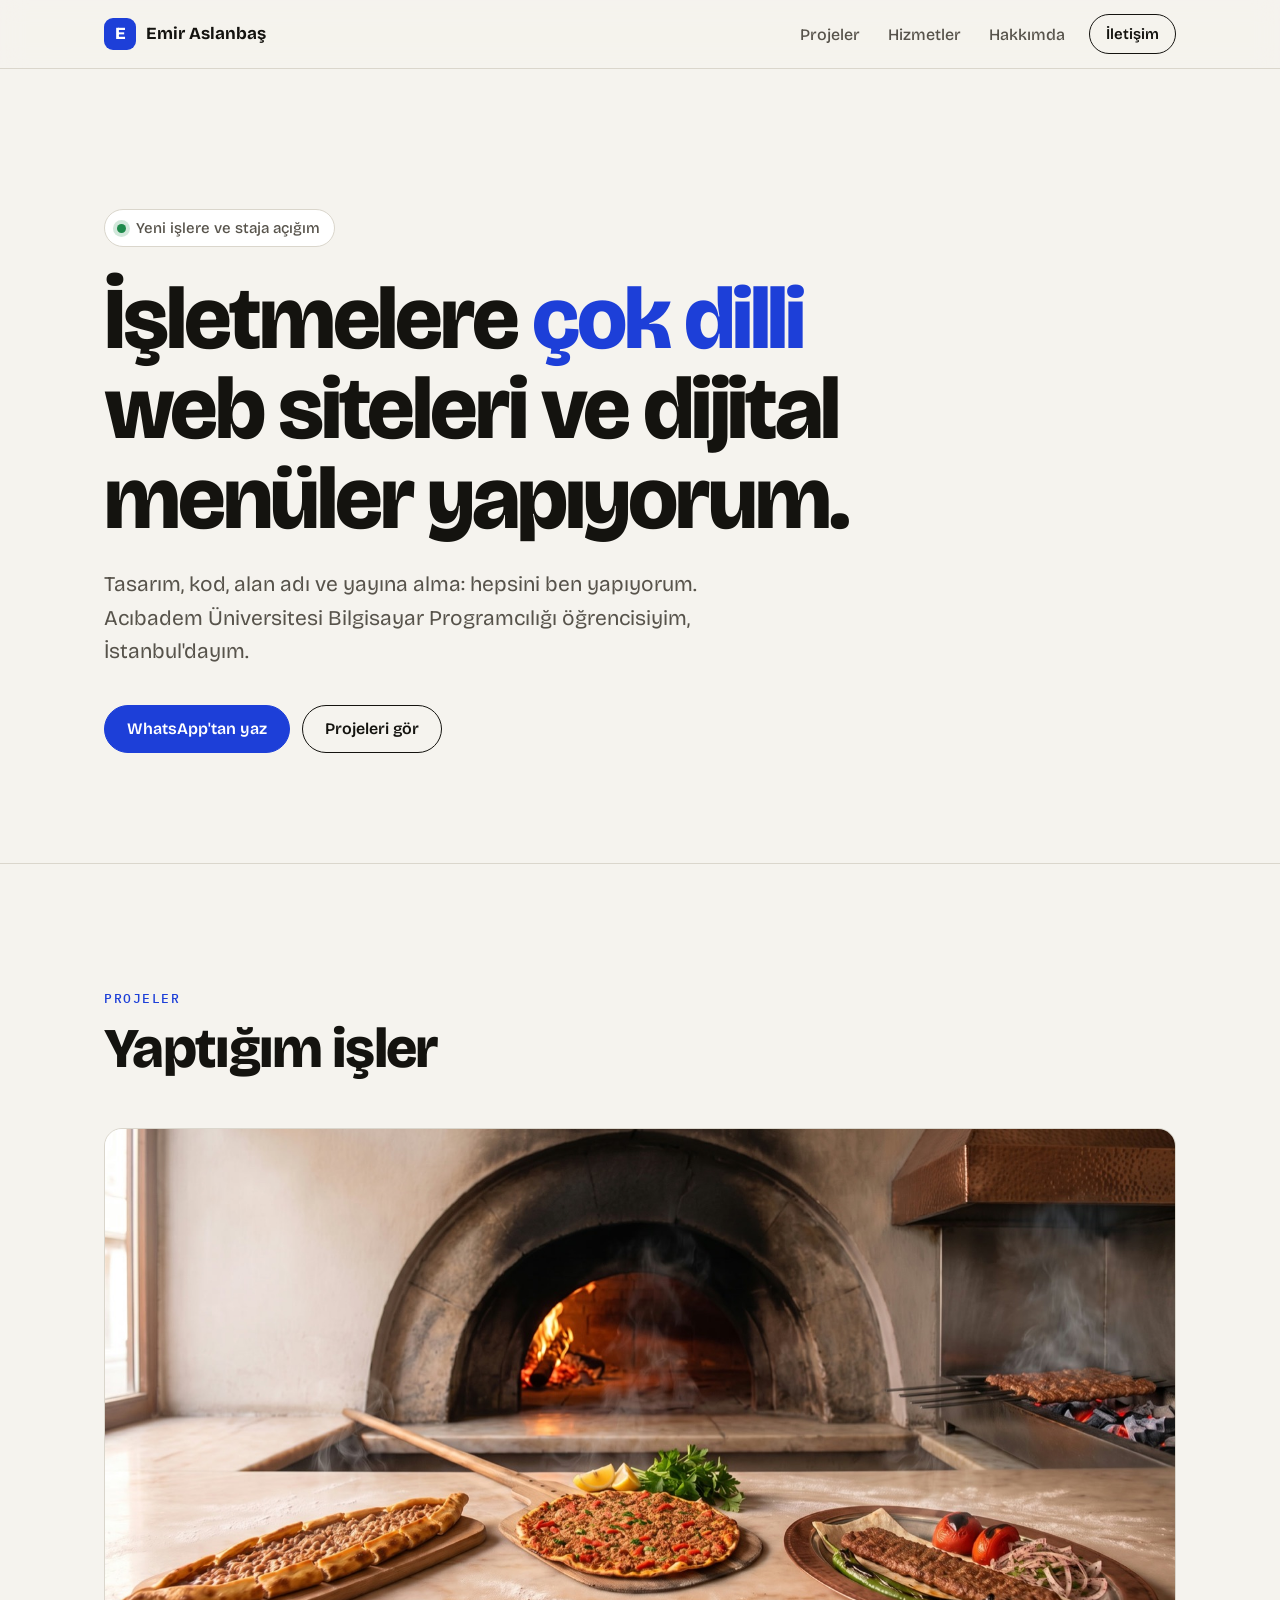
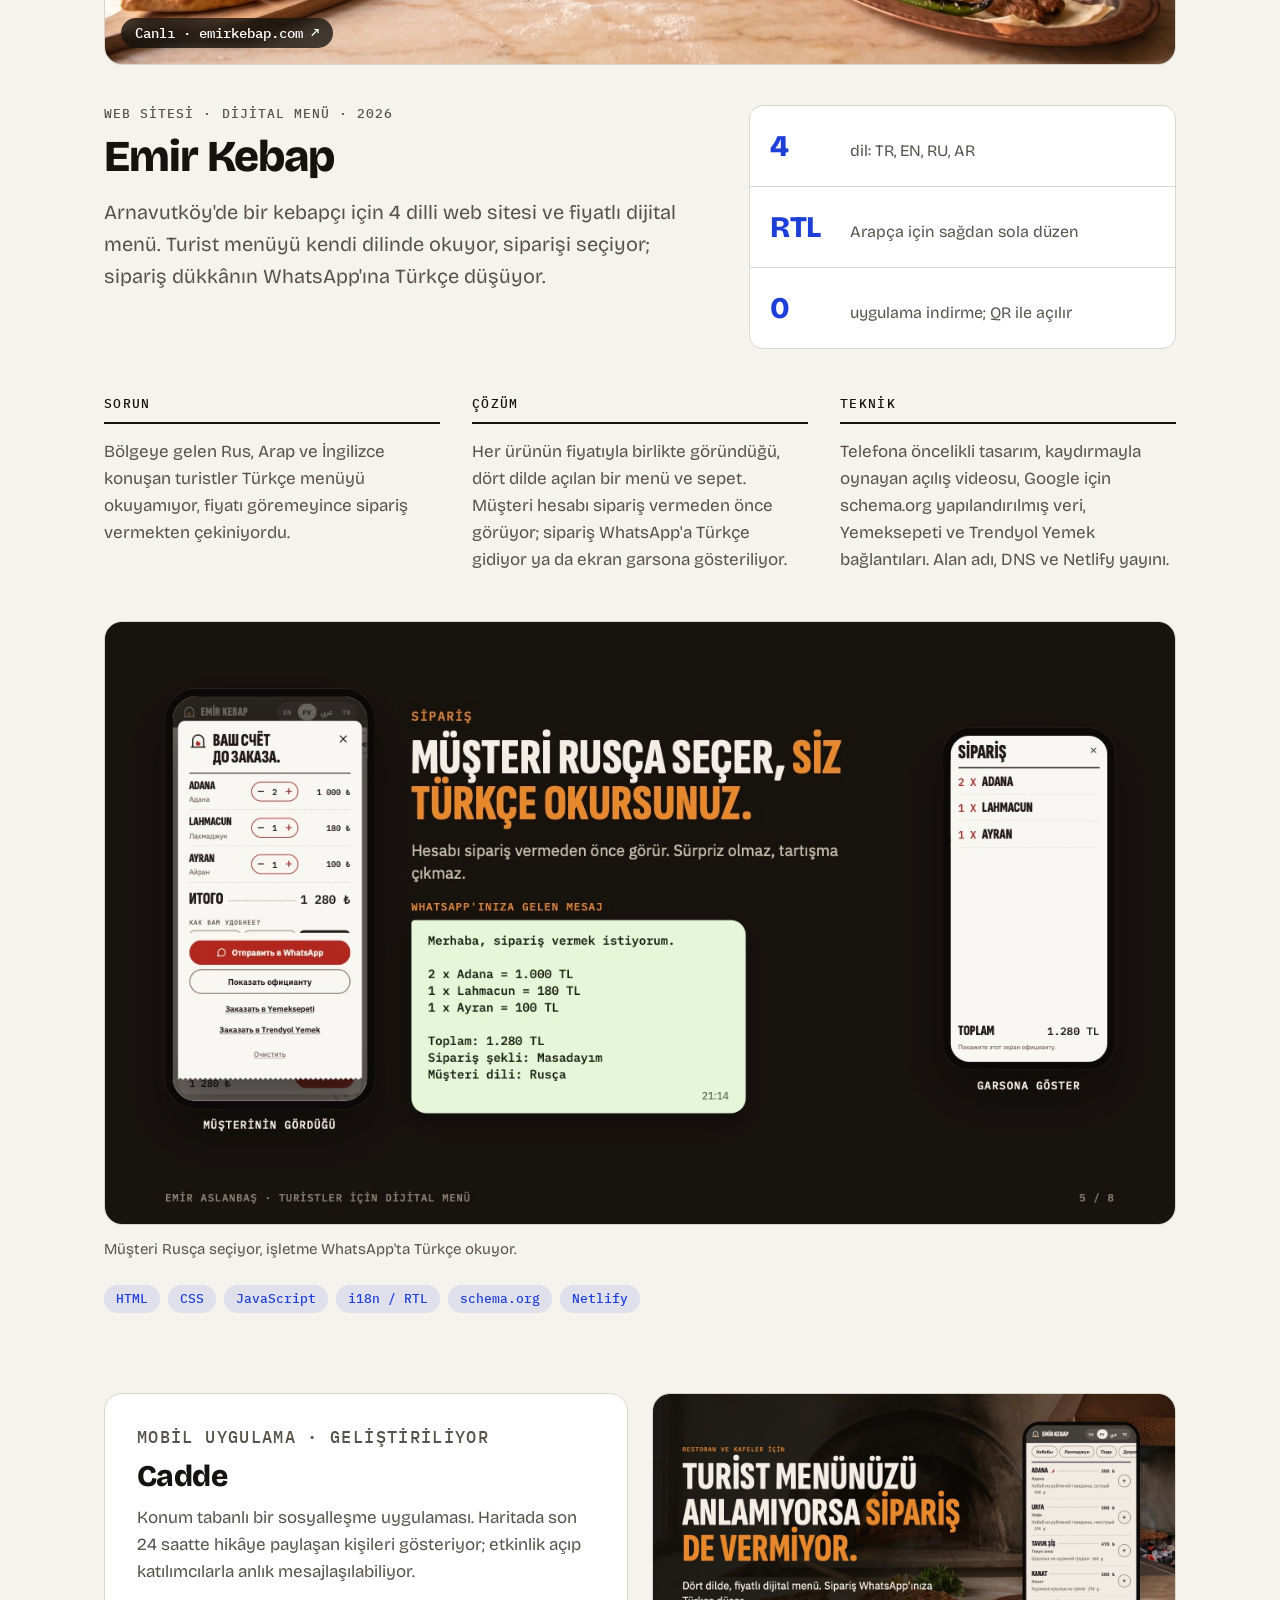
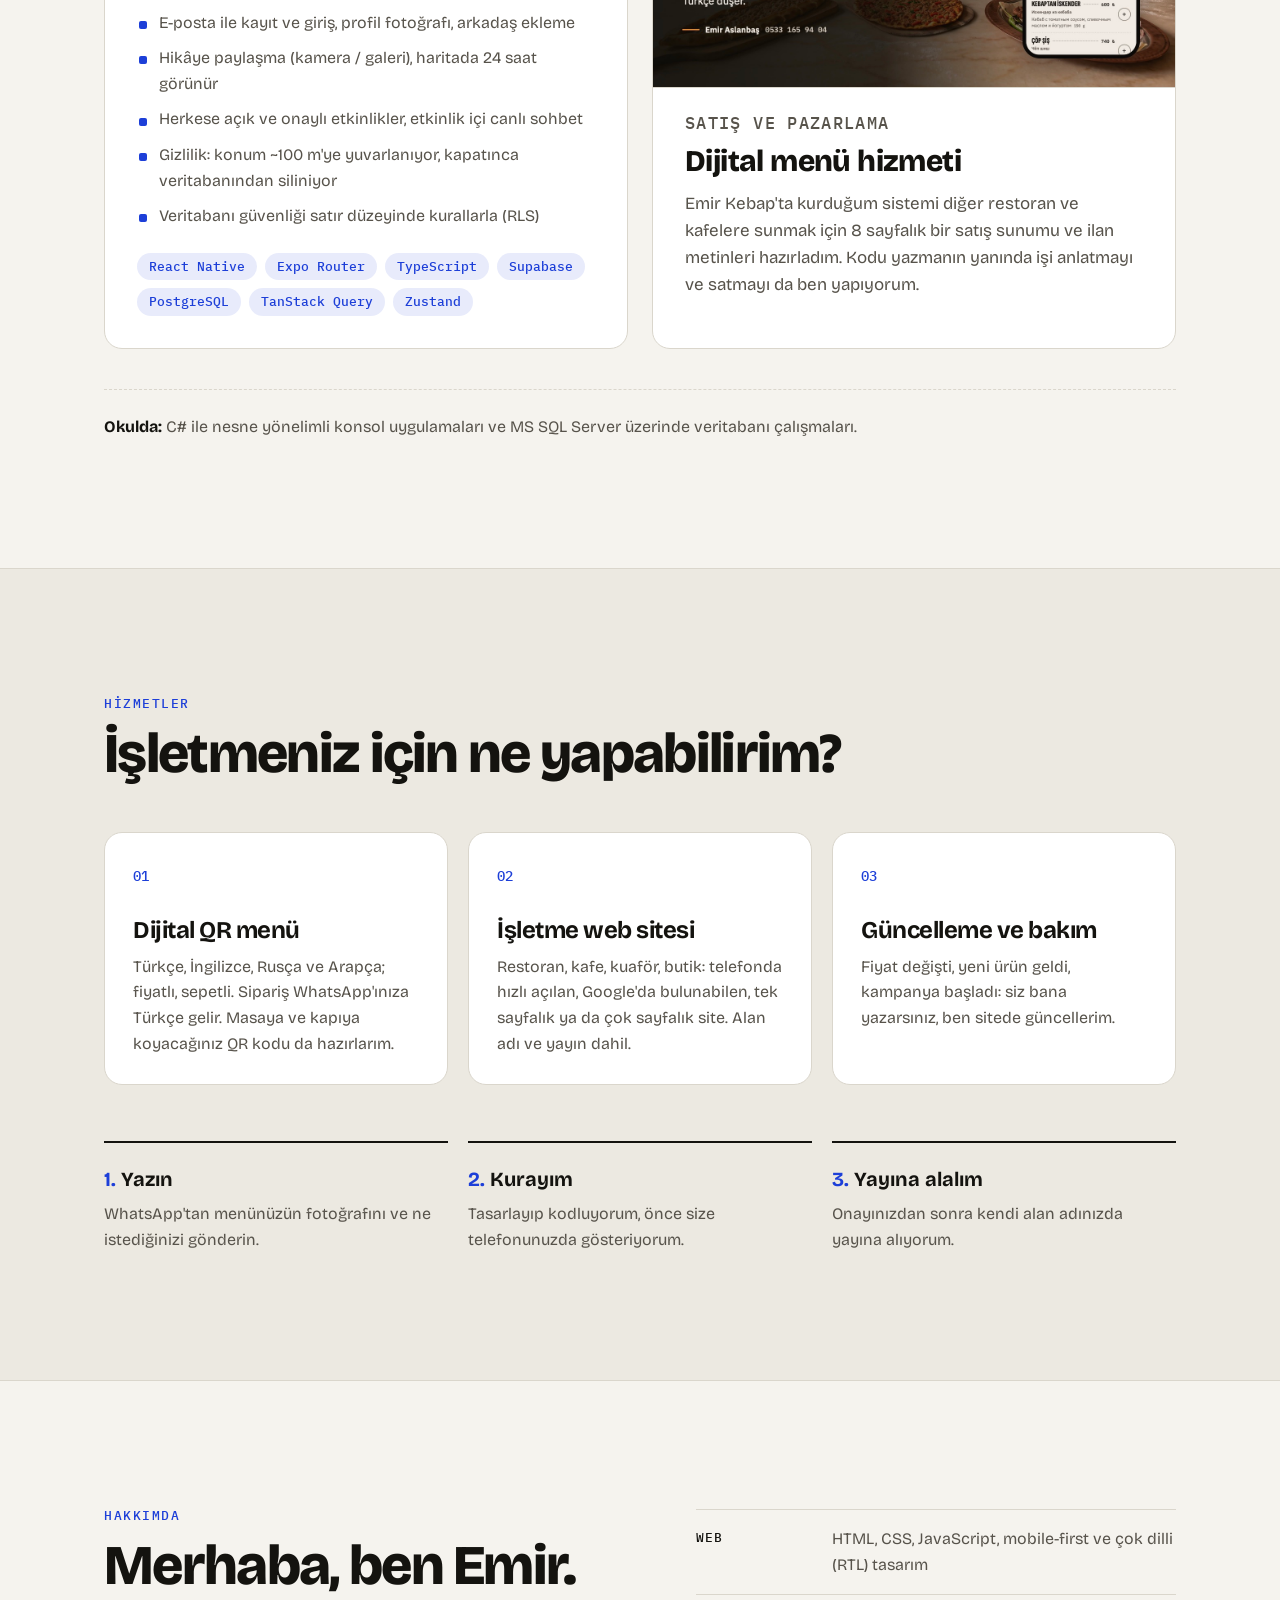
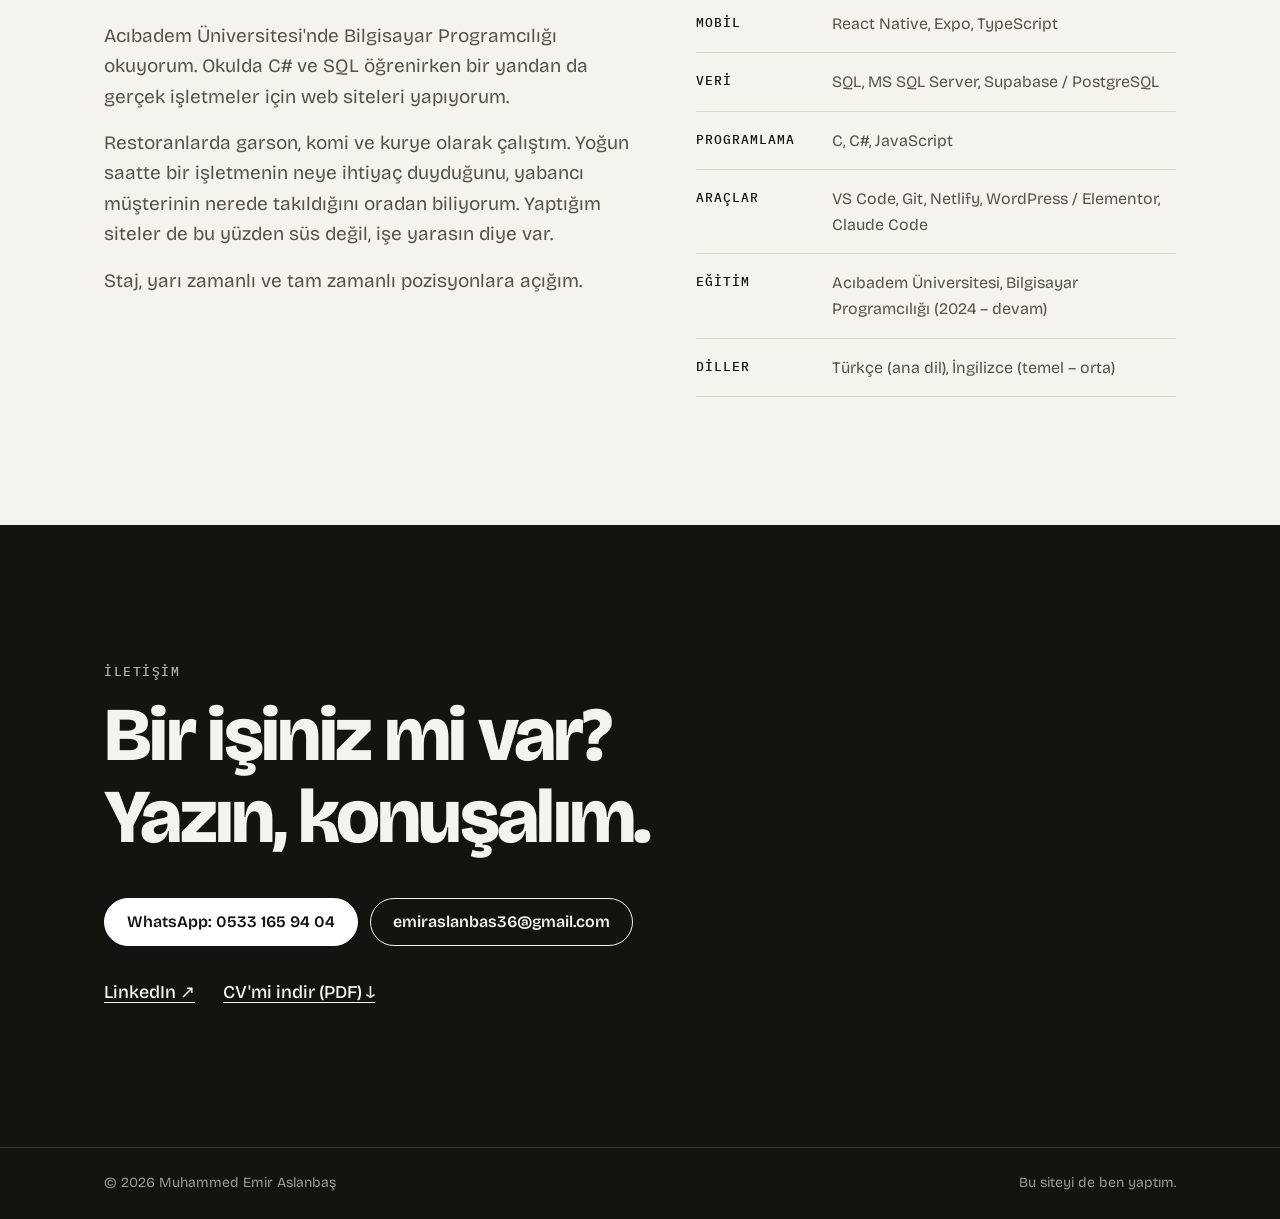
==== site/index.html @ 8f83273d "Portfolyo sitesi ve CV Co-Authored-By: Claude Opus 5.5 <noreply@anthropic.com>" ====
<!doctype html>
<html lang="tr">
<head>
  <meta charset="utf-8">
  <meta name="viewport" content="width=device-width, initial-scale=1">
  <title>Emir Aslanbaş | Web Geliştirici</title>
  <meta name="description" content="İşletmelere çok dilli web siteleri ve dijital QR menüler yapıyorum. Tasarımdan yayına her şey bende. İstanbul.">
  <meta name="theme-color" content="#F5F3EE">

  <meta property="og:type" content="website">
  <meta property="og:title" content="Emir Aslanbaş | Web Geliştirici">
  <meta property="og:description" content="İşletmelere çok dilli web siteleri ve dijital QR menüler yapıyorum.">
  <meta property="og:image" content="assets/emirkebap-hero.jpg">
  <meta property="og:locale" content="tr_TR">

  <link rel="icon" href="favicon.svg" type="image/svg+xml">
  <link rel="preconnect" href="https://fonts.googleapis.com">
  <link rel="preconnect" href="https://fonts.gstatic.com" crossorigin>
  <link href="https://fonts.googleapis.com/css2?family=Bricolage+Grotesque:opsz,wght@12..96,400;12..96,500;12..96,700;12..96,800&family=IBM+Plex+Mono:wght@500&display=swap" rel="stylesheet">
  <link rel="stylesheet" href="styles.css">

  <script type="application/ld+json">
  {
    "@context": "https://schema.org",
    "@type": "Person",
    "name": "Muhammed Emir Aslanbaş",
    "jobTitle": "Web Geliştirici",
    "email": "mailto:emiraslanbas36@gmail.com",
    "telephone": "+905331659404",
    "address": { "@type": "PostalAddress", "addressLocality": "İstanbul", "addressCountry": "TR" },
    "alumniOf": { "@type": "CollegeOrUniversity", "name": "Acıbadem Üniversitesi" },
    "sameAs": ["https://www.linkedin.com/in/emir-aslanba%C5%9F-9bb73a384/"],
    "knowsAbout": ["HTML", "CSS", "JavaScript", "React Native", "Supabase", "C#", "SQL"]
  }
  </script>
</head>
<body>
  <a class="skip" href="#main">İçeriğe geç</a>

  <header class="nav">
    <div class="wrap nav-in">
      <a class="logo" href="#top" aria-label="Emir Aslanbaş, başa dön">
        <span class="logo-mark" aria-hidden="true">E</span>
        <span>Emir Aslanbaş</span>
      </a>
      <nav aria-label="Ana menü">
        <ul class="nav-links">
          <li><a href="#projeler">Projeler</a></li>
          <li><a href="#hizmetler">Hizmetler</a></li>
          <li><a href="#hakkimda">Hakkımda</a></li>
        </ul>
      </nav>
      <a class="btn btn-sm" href="#iletisim">İletişim</a>
    </div>
  </header>

  <main id="main">
    <!-- GİRİŞ -->
    <section class="hero" id="top">
      <div class="wrap">
        <p class="status"><span class="dot" aria-hidden="true"></span> Yeni işlere ve staja açığım</p>
        <h1 class="hero-title">İşletmelere <em>çok dilli</em> web siteleri ve dijital menüler yapıyorum.</h1>
        <p class="hero-sub">Tasarım, kod, alan adı ve yayına alma: hepsini ben yapıyorum. Acıbadem Üniversitesi Bilgisayar Programcılığı öğrencisiyim, İstanbul'dayım.</p>
        <div class="hero-cta">
          <a class="btn btn-primary" href="https://wa.me/905331659404?text=Merhaba%20Emir%2C%20web%20sitesi%20hakk%C4%B1nda%20yaz%C4%B1yorum." target="_blank" rel="noopener">WhatsApp'tan yaz</a>
          <a class="btn" href="#projeler">Projeleri gör</a>
        </div>
      </div>
    </section>

    <!-- PROJELER -->
    <section class="section" id="projeler" aria-labelledby="projeler-h">
      <div class="wrap">
        <p class="label">Projeler</p>
        <h2 class="section-title" id="projeler-h">Yaptığım işler</h2>

        <!-- Emir Kebap -->
        <article class="case">
          <a class="case-media" href="https://emirkebap.com" target="_blank" rel="noopener">
            <img src="assets/emirkebap-hero.jpg" width="1600" height="893" alt="Emir Kebap sitesinin açılış görseli: taş fırın önünde pide, lahmacun ve Adana kebap">
            <span class="live-pill">Canlı · emirkebap.com ↗</span>
          </a>

          <div class="case-head">
            <div>
              <p class="case-meta">Web sitesi · Dijital menü · 2026</p>
              <h3 class="case-title">Emir Kebap</h3>
              <p class="case-lead">Arnavutköy'de bir kebapçı için 4 dilli web sitesi ve fiyatlı dijital menü. Turist menüyü kendi dilinde okuyor, siparişi seçiyor; sipariş dükkânın WhatsApp'ına Türkçe düşüyor.</p>
            </div>
            <ul class="facts" aria-label="Öne çıkanlar">
              <li><strong>4</strong><span>dil: TR, EN, RU, AR</span></li>
              <li><strong>RTL</strong><span>Arapça için sağdan sola düzen</span></li>
              <li><strong>0</strong><span>uygulama indirme; QR ile açılır</span></li>
            </ul>
          </div>

          <div class="case-grid">
            <div class="case-col">
              <h4>Sorun</h4>
              <p>Bölgeye gelen Rus, Arap ve İngilizce konuşan turistler Türkçe menüyü okuyamıyor, fiyatı göremeyince sipariş vermekten çekiniyordu.</p>
            </div>
            <div class="case-col">
              <h4>Çözüm</h4>
              <p>Her ürünün fiyatıyla birlikte göründüğü, dört dilde açılan bir menü ve sepet. Müşteri hesabı sipariş vermeden önce görüyor; sipariş WhatsApp'a Türkçe gidiyor ya da ekran garsona gösteriliyor.</p>
            </div>
            <div class="case-col">
              <h4>Teknik</h4>
              <p>Telefona öncelikli tasarım, kaydırmayla oynayan açılış videosu, Google için schema.org yapılandırılmış veri, Yemeksepeti ve Trendyol Yemek bağlantıları. Alan adı, DNS ve Netlify yayını.</p>
            </div>
          </div>

          <figure class="case-figure">
            <img src="assets/emirkebap-slide-5.jpg" width="1280" height="720" loading="lazy" alt="Sipariş akışı: müşteri menüyü Rusça görüyor, WhatsApp'a Türkçe sipariş mesajı geliyor, garsona gösterilecek ekran">
            <figcaption>Müşteri Rusça seçiyor, işletme WhatsApp'ta Türkçe okuyor.</figcaption>
          </figure>

          <ul class="tags" aria-label="Kullanılan teknolojiler">
            <li>HTML</li><li>CSS</li><li>JavaScript</li><li>i18n / RTL</li><li>schema.org</li><li>Netlify</li>
          </ul>
        </article>

        <div class="cards">
          <!-- Cadde -->
          <article class="card">
            <div class="card-top">
              <p class="case-meta">Mobil uygulama · Geliştiriliyor</p>
              <h3 class="card-title">Cadde</h3>
              <p>Konum tabanlı bir sosyalleşme uygulaması. Haritada son 24 saatte hikâye paylaşan kişileri gösteriyor; etkinlik açıp katılımcılarla anlık mesajlaşılabiliyor.</p>
            </div>
            <ul class="bullets">
              <li>E-posta ile kayıt ve giriş, profil fotoğrafı, arkadaş ekleme</li>
              <li>Hikâye paylaşma (kamera / galeri), haritada 24 saat görünür</li>
              <li>Herkese açık ve onaylı etkinlikler, etkinlik içi canlı sohbet</li>
              <li>Gizlilik: konum ~100 m'ye yuvarlanıyor, kapatınca veritabanından siliniyor</li>
              <li>Veritabanı güvenliği satır düzeyinde kurallarla (RLS)</li>
            </ul>
            <ul class="tags" aria-label="Kullanılan teknolojiler">
              <li>React Native</li><li>Expo Router</li><li>TypeScript</li><li>Supabase</li><li>PostgreSQL</li><li>TanStack Query</li><li>Zustand</li>
            </ul>
          </article>

          <!-- Satış sunumu -->
          <article class="card card-media">
            <img src="assets/emirkebap-slide-1.jpg" width="1280" height="720" loading="lazy" alt="Dijital menü satış sunumunun kapak sayfası: Turist menünüzü anlamıyorsa sipariş de vermiyor">
            <div class="card-top">
              <p class="case-meta">Satış ve pazarlama</p>
              <h3 class="card-title">Dijital menü hizmeti</h3>
              <p>Emir Kebap'ta kurduğum sistemi diğer restoran ve kafelere sunmak için 8 sayfalık bir satış sunumu ve ilan metinleri hazırladım. Kodu yazmanın yanında işi anlatmayı ve satmayı da ben yapıyorum.</p>
            </div>
          </article>
        </div>

        <p class="small-note"><strong>Okulda:</strong> C# ile nesne yönelimli konsol uygulamaları ve MS SQL Server üzerinde veritabanı çalışmaları.</p>
      </div>
    </section>

    <!-- HİZMETLER -->
    <section class="section section-alt" id="hizmetler" aria-labelledby="hizmetler-h">
      <div class="wrap">
        <p class="label">Hizmetler</p>
        <h2 class="section-title" id="hizmetler-h">İşletmeniz için ne yapabilirim?</h2>

        <div class="services">
          <article class="service">
            <span class="service-no">01</span>
            <h3>Dijital QR menü</h3>
            <p>Türkçe, İngilizce, Rusça ve Arapça; fiyatlı, sepetli. Sipariş WhatsApp'ınıza Türkçe gelir. Masaya ve kapıya koyacağınız QR kodu da hazırlarım.</p>
          </article>
          <article class="service">
            <span class="service-no">02</span>
            <h3>İşletme web sitesi</h3>
            <p>Restoran, kafe, kuaför, butik: telefonda hızlı açılan, Google'da bulunabilen, tek sayfalık ya da çok sayfalık site. Alan adı ve yayın dahil.</p>
          </article>
          <article class="service">
            <span class="service-no">03</span>
            <h3>Güncelleme ve bakım</h3>
            <p>Fiyat değişti, yeni ürün geldi, kampanya başladı: siz bana yazarsınız, ben sitede güncellerim.</p>
          </article>
        </div>

        <ol class="steps" aria-label="Nasıl çalışıyoruz">
          <li><strong>Yazın</strong><span>WhatsApp'tan menünüzün fotoğrafını ve ne istediğinizi gönderin.</span></li>
          <li><strong>Kurayım</strong><span>Tasarlayıp kodluyorum, önce size telefonunuzda gösteriyorum.</span></li>
          <li><strong>Yayına alalım</strong><span>Onayınızdan sonra kendi alan adınızda yayına alıyorum.</span></li>
        </ol>
      </div>
    </section>

    <!-- HAKKIMDA -->
    <section class="section" id="hakkimda" aria-labelledby="hakkimda-h">
      <div class="wrap about">
        <div>
          <p class="label">Hakkımda</p>
          <h2 class="section-title" id="hakkimda-h">Merhaba, ben Emir.</h2>
          <div class="prose">
            <p>Acıbadem Üniversitesi'nde Bilgisayar Programcılığı okuyorum. Okulda C# ve SQL öğrenirken bir yandan da gerçek işletmeler için web siteleri yapıyorum.</p>
            <p>Restoranlarda garson, komi ve kurye olarak çalıştım. Yoğun saatte bir işletmenin neye ihtiyaç duyduğunu, yabancı müşterinin nerede takıldığını oradan biliyorum. Yaptığım siteler de bu yüzden süs değil, işe yarasın diye var.</p>
            <p>Staj, yarı zamanlı ve tam zamanlı pozisyonlara açığım.</p>
          </div>
        </div>

        <dl class="skills">
          <div><dt>Web</dt><dd>HTML, CSS, JavaScript, mobile-first ve çok dilli (RTL) tasarım</dd></div>
          <div><dt>Mobil</dt><dd>React Native, Expo, TypeScript</dd></div>
          <div><dt>Veri</dt><dd>SQL, MS SQL Server, Supabase / PostgreSQL</dd></div>
          <div><dt>Programlama</dt><dd>C, C#, JavaScript</dd></div>
          <div><dt>Araçlar</dt><dd>VS Code, Git, Netlify, WordPress / Elementor, Claude Code</dd></div>
          <div><dt>Eğitim</dt><dd>Acıbadem Üniversitesi, Bilgisayar Programcılığı (2024 – devam)</dd></div>
          <div><dt>Diller</dt><dd>Türkçe (ana dil), İngilizce (temel – orta)</dd></div>
        </dl>
      </div>
    </section>

    <!-- İLETİŞİM -->
    <section class="contact" id="iletisim" aria-labelledby="iletisim-h">
      <div class="wrap">
        <p class="label">İletişim</p>
        <h2 class="contact-title" id="iletisim-h">Bir işiniz mi var? Yazın, konuşalım.</h2>
        <div class="contact-links">
          <a class="btn btn-primary" href="https://wa.me/905331659404?text=Merhaba%20Emir%2C%20web%20sitesi%20hakk%C4%B1nda%20yaz%C4%B1yorum." target="_blank" rel="noopener">WhatsApp: 0533 165 94 04</a>
          <a class="btn btn-light" href="mailto:emiraslanbas36@gmail.com">emiraslanbas36@gmail.com</a>
        </div>
        <ul class="contact-more">
          <li><a href="https://www.linkedin.com/in/emir-aslanba%C5%9F-9bb73a384/" target="_blank" rel="noopener">LinkedIn ↗</a></li>
          <li><a href="Muhammed-Emir-Aslanbas-CV.pdf" download>CV'mi indir (PDF) ↓</a></li>
        </ul>
      </div>
    </section>
  </main>

  <footer class="footer">
    <div class="wrap footer-in">
      <span>© <span id="year">2026</span> Muhammed Emir Aslanbaş</span>
      <span>Bu siteyi de ben yaptım.</span>
    </div>
  </footer>

  <script src="script.js" defer></script>
</body>
</html>
---- site/styles.css ----
/* ---------- Renkler ve temel ayarlar ---------- */
:root {
  --bg: #F5F3EE;
  --bg-alt: #ECE9E1;
  --surface: #FFFFFF;
  --ink: #14130F;
  --ink-2: #57534B;
  --line: #DAD6CC;
  --accent: #1D3FD8;
  --accent-hover: #142FA8;
  --accent-soft: rgba(29, 63, 216, .1);
  --on-accent: #FFFFFF;
  --ok: #1F8A4C;
  --contact-bg: #14130F;
  --contact-ink: #F5F3EE;

  --font: "Bricolage Grotesque", system-ui, -apple-system, "Segoe UI", sans-serif;
  --mono: "IBM Plex Mono", ui-monospace, Menlo, monospace;
  --radius: 18px;
  --wrap: 1120px;
}

@media (prefers-color-scheme: dark) {
  :root {
    --bg: #12110E;
    --bg-alt: #1A1915;
    --surface: #1F1E1A;
    --ink: #F2EFE8;
    --ink-2: #A9A397;
    --line: #34322C;
    --accent: #7C95FF;
    --accent-hover: #A3B4FF;
    --accent-soft: rgba(124, 149, 255, .14);
    --on-accent: #0B1033;
    --ok: #4CC07D;
    --contact-bg: #1D3FD8;
    --contact-ink: #FFFFFF;
  }
}

*, *::before, *::after { box-sizing: border-box; }
html { scroll-behavior: smooth; -webkit-text-size-adjust: 100%; }
@media (prefers-reduced-motion: reduce) { html { scroll-behavior: auto; } }

body {
  margin: 0;
  background: var(--bg);
  color: var(--ink);
  font-family: var(--font);
  font-size: 18px;
  line-height: 1.6;
  -webkit-font-smoothing: antialiased;
}

img { max-width: 100%; height: auto; display: block; }
a { color: inherit; }
h1, h2, h3, h4 { margin: 0; line-height: 1.08; font-weight: 700; letter-spacing: -0.02em; }
p { margin: 0; }
ul, ol { margin: 0; padding: 0; list-style: none; }

.wrap { width: 100%; max-width: var(--wrap); margin: 0 auto; padding: 0 24px; }
@media (max-width: 600px) { .wrap { padding: 0 16px; } }

.skip {
  position: absolute; left: -999px; top: 8px;
  background: var(--accent); color: #fff; padding: 8px 14px; border-radius: 8px; z-index: 100;
}
.skip:focus { left: 8px; }

:focus-visible { outline: 3px solid var(--accent); outline-offset: 3px; border-radius: 6px; }

/* ---------- Butonlar ---------- */
.btn {
  display: inline-flex; align-items: center; justify-content: center;
  min-height: 48px; padding: 0 22px;
  border: 1.5px solid var(--ink); border-radius: 999px;
  font: 600 16px/1 var(--font); text-decoration: none; color: var(--ink);
  transition: background .2s, color .2s, border-color .2s, transform .2s;
}
.btn:hover { background: var(--ink); color: var(--bg); }
.btn:active { transform: scale(.98); }
.btn-primary { background: var(--accent); border-color: var(--accent); color: var(--on-accent); }
.btn-primary:hover { background: var(--accent-hover); border-color: var(--accent-hover); color: var(--on-accent); }
.btn-sm { min-height: 40px; padding: 0 16px; font-size: 15px; }
.btn-light { border-color: currentColor; color: var(--contact-ink); }
.btn-light:hover { background: var(--contact-ink); color: var(--contact-bg); }

/* ---------- Üst menü ---------- */
.nav {
  position: sticky; top: 0; z-index: 50;
  background: color-mix(in srgb, var(--bg) 85%, transparent);
  backdrop-filter: saturate(1.4) blur(12px);
  -webkit-backdrop-filter: saturate(1.4) blur(12px);
  border-bottom: 1px solid var(--line);
}
.nav-in { display: flex; align-items: center; gap: 24px; height: 68px; }
.logo { display: flex; align-items: center; gap: 10px; font-weight: 700; text-decoration: none; font-size: 17px; }
.logo-mark {
  display: grid; place-items: center; width: 32px; height: 32px; border-radius: 9px;
  background: var(--accent); color: var(--on-accent); font-weight: 800; font-size: 17px;
}
.nav nav { margin-left: auto; }
.nav-links { display: flex; gap: 28px; }
.nav-links a { text-decoration: none; color: var(--ink-2); font-size: 16px; font-weight: 500; }
.nav-links a:hover { color: var(--ink); }
@media (max-width: 720px) {
  .nav-links { display: none; }
  .nav .btn-sm { margin-left: auto; }
}

/* ---------- Giriş ---------- */
.hero { padding: clamp(64px, 12vw, 140px) 0 clamp(56px, 9vw, 110px); }
.status {
  display: inline-flex; align-items: center; gap: 10px;
  padding: 6px 14px 6px 12px; border: 1px solid var(--line); border-radius: 999px;
  background: var(--surface); font-size: 15px; font-weight: 500; color: var(--ink-2);
}
.dot { width: 9px; height: 9px; border-radius: 50%; background: var(--ok); box-shadow: 0 0 0 4px color-mix(in srgb, var(--ok) 20%, transparent); }
.hero-title {
  margin-top: 28px; max-width: 15ch;
  font-size: clamp(40px, 7.4vw, 88px); font-weight: 800; letter-spacing: -0.035em; line-height: 1.02;
  text-wrap: balance;
}
.hero-title em { font-style: normal; color: var(--accent); }
.hero-sub { margin-top: 24px; max-width: 46ch; font-size: clamp(18px, 2vw, 21px); color: var(--ink-2); }
.hero-cta { display: flex; flex-wrap: wrap; gap: 12px; margin-top: 36px; }

/* ---------- Bölüm başlıkları ---------- */
.section { padding: clamp(72px, 10vw, 128px) 0; border-top: 1px solid var(--line); }
.section-alt { background: var(--bg-alt); }
.label {
  font: 500 13px/1 var(--mono); text-transform: uppercase; letter-spacing: .12em; color: var(--accent);
}
.section-title { margin-top: 14px; font-size: clamp(32px, 5vw, 56px); font-weight: 800; letter-spacing: -0.03em; }

/* ---------- Öne çıkan proje ---------- */
.case { margin-top: 48px; }
.case-media {
  position: relative; display: block; overflow: hidden;
  border-radius: var(--radius); border: 1px solid var(--line); background: var(--bg-alt);
}
.case-media img { width: 100%; aspect-ratio: 16 / 8; object-fit: cover; transition: transform .6s cubic-bezier(.2,.7,.2,1); }
.case-media:hover img { transform: scale(1.025); }
.live-pill {
  position: absolute; left: 16px; bottom: 16px;
  padding: 8px 14px; border-radius: 999px;
  background: rgba(20, 19, 15, .78); color: #fff; font: 500 14px/1 var(--mono);
  backdrop-filter: blur(6px); -webkit-backdrop-filter: blur(6px);
}

.case-head { display: grid; grid-template-columns: 1.4fr 1fr; gap: 48px; margin-top: 40px; align-items: start; }
.case-meta { font: 500 13px/1.4 var(--mono); color: var(--ink-2); text-transform: uppercase; letter-spacing: .08em; }
.case-title { margin-top: 10px; font-size: clamp(30px, 4vw, 44px); font-weight: 800; }
.case-lead { margin-top: 16px; font-size: 20px; color: var(--ink-2); max-width: 52ch; }

.facts { display: grid; gap: 1px; background: var(--line); border: 1px solid var(--line); border-radius: 14px; overflow: hidden; }
.facts li { display: flex; align-items: baseline; gap: 16px; padding: 16px 20px; background: var(--surface); }
.facts strong { min-width: 64px; font-size: 30px; font-weight: 800; color: var(--accent); letter-spacing: -0.02em; }
.facts span { font-size: 16px; color: var(--ink-2); }

.case-grid { display: grid; grid-template-columns: repeat(3, 1fr); gap: 32px; margin-top: 48px; }
.case-col h4 { font: 500 13px/1 var(--mono); text-transform: uppercase; letter-spacing: .1em; color: var(--ink); padding-bottom: 12px; border-bottom: 2px solid var(--ink); margin-bottom: 14px; }
.case-col p { font-size: 17px; color: var(--ink-2); }

.case-figure { margin: 48px 0 0; }
.case-figure img { width: 100%; border-radius: var(--radius); border: 1px solid var(--line); }
.case-figure figcaption { margin-top: 12px; font-size: 15px; color: var(--ink-2); }

.tags { display: flex; flex-wrap: wrap; gap: 8px; margin-top: 24px; }
.tags li {
  padding: 6px 12px; border-radius: 999px; background: var(--accent-soft); color: var(--accent);
  font: 500 13px/1.2 var(--mono);
}

@media (max-width: 860px) {
  .case-head { grid-template-columns: 1fr; gap: 28px; }
  .case-grid { grid-template-columns: 1fr; gap: 28px; }
  .case-media img { aspect-ratio: 4 / 3; }
  .case-lead { font-size: 18px; }
}

/* ---------- Diğer projeler ---------- */
.cards { display: grid; grid-template-columns: 1fr 1fr; gap: 24px; margin-top: 80px; }
.card {
  display: flex; flex-direction: column; gap: 24px;
  padding: 32px; border-radius: var(--radius); border: 1px solid var(--line); background: var(--surface);
}
.card-media { padding: 0; overflow: hidden; }
.card-media img { width: 100%; aspect-ratio: 16 / 9; object-fit: cover; border-bottom: 1px solid var(--line); }
.card-media .card-top { padding: 0 32px 32px; }
.card-title { margin: 10px 0 12px; font-size: 30px; font-weight: 800; }
.card p { color: var(--ink-2); font-size: 17px; }
.bullets { display: grid; gap: 10px; }
.bullets li { position: relative; padding-left: 22px; font-size: 16px; color: var(--ink-2); }
.bullets li::before { content: ""; position: absolute; left: 2px; top: .7em; width: 8px; height: 8px; border-radius: 2px; background: var(--accent); }
.card .tags { margin-top: auto; }

.small-note { margin-top: 40px; padding-top: 24px; border-top: 1px dashed var(--line); font-size: 16px; color: var(--ink-2); }
.small-note strong { color: var(--ink); }

@media (max-width: 860px) {
  .cards { grid-template-columns: 1fr; margin-top: 56px; }
  .card { padding: 24px; }
  .card-media { padding: 0; }
  .card-media .card-top { padding: 0 24px 24px; }
}

/* ---------- Hizmetler ---------- */
.services { display: grid; grid-template-columns: repeat(3, 1fr); gap: 20px; margin-top: 48px; }
.service { padding: 28px; border-radius: var(--radius); background: var(--surface); border: 1px solid var(--line); }
.service-no { font: 500 14px/1 var(--mono); color: var(--accent); }
.service h3 { margin: 28px 0 10px; font-size: 24px; }
.service p { font-size: 16px; color: var(--ink-2); }

.steps { display: grid; grid-template-columns: repeat(3, 1fr); gap: 20px; margin-top: 56px; counter-reset: s; }
.steps li { counter-increment: s; display: grid; gap: 6px; padding-top: 20px; border-top: 2px solid var(--ink); }
.steps li strong { font-size: 20px; }
.steps li strong::before { content: counter(s) ". "; color: var(--accent); }
.steps li span { font-size: 16px; color: var(--ink-2); }

@media (max-width: 860px) {
  .services, .steps { grid-template-columns: 1fr; }
}

/* ---------- Hakkımda ---------- */
.about { display: grid; grid-template-columns: 1.1fr 1fr; gap: 64px; align-items: start; }
.prose { display: grid; gap: 16px; margin-top: 24px; font-size: 19px; color: var(--ink-2); max-width: 54ch; }
.skills { margin: 0; display: grid; border-top: 1px solid var(--line); }
.skills div { display: grid; grid-template-columns: 120px 1fr; gap: 16px; padding: 16px 0; border-bottom: 1px solid var(--line); }
.skills dt { font: 500 13px/1.6 var(--mono); text-transform: uppercase; letter-spacing: .08em; color: var(--ink); padding-top: 2px; }
.skills dd { margin: 0; font-size: 16px; color: var(--ink-2); }

@media (max-width: 860px) {
  .about { grid-template-columns: 1fr; gap: 40px; }
  .skills div { grid-template-columns: 1fr; gap: 4px; }
}

/* ---------- İletişim ---------- */
.contact { background: var(--contact-bg); color: var(--contact-ink); padding: clamp(80px, 12vw, 140px) 0; }
.contact .label { color: color-mix(in srgb, var(--contact-ink) 70%, transparent); }
.contact-title { margin-top: 16px; max-width: 16ch; font-size: clamp(36px, 6.4vw, 76px); font-weight: 800; letter-spacing: -0.035em; text-wrap: balance; }
.contact-links { display: flex; flex-wrap: wrap; gap: 12px; margin-top: 40px; }
.contact .btn-primary { background: #fff; border-color: #fff; color: #14130F; }
.contact .btn-primary:hover { background: color-mix(in srgb, #fff 85%, transparent); }
.contact-more { display: flex; flex-wrap: wrap; gap: 28px; margin-top: 32px; }
.contact-more a { color: var(--contact-ink); font-weight: 500; text-underline-offset: 4px; }
@media (max-width: 480px) {
  .contact-links .btn { width: 100%; }
}

/* ---------- Alt bilgi ---------- */
.footer { background: var(--contact-bg); color: color-mix(in srgb, var(--contact-ink) 60%, transparent); border-top: 1px solid color-mix(in srgb, var(--contact-ink) 15%, transparent); }
.footer-in { display: flex; flex-wrap: wrap; justify-content: space-between; gap: 8px; padding-top: 24px; padding-bottom: 24px; font-size: 14px; }

/* ---------- Ekrana girerken belirme ---------- */
.reveal { opacity: 0; transform: translateY(24px); transition: opacity .7s ease, transform .7s cubic-bezier(.2,.7,.2,1); }
.reveal.in { opacity: 1; transform: none; }
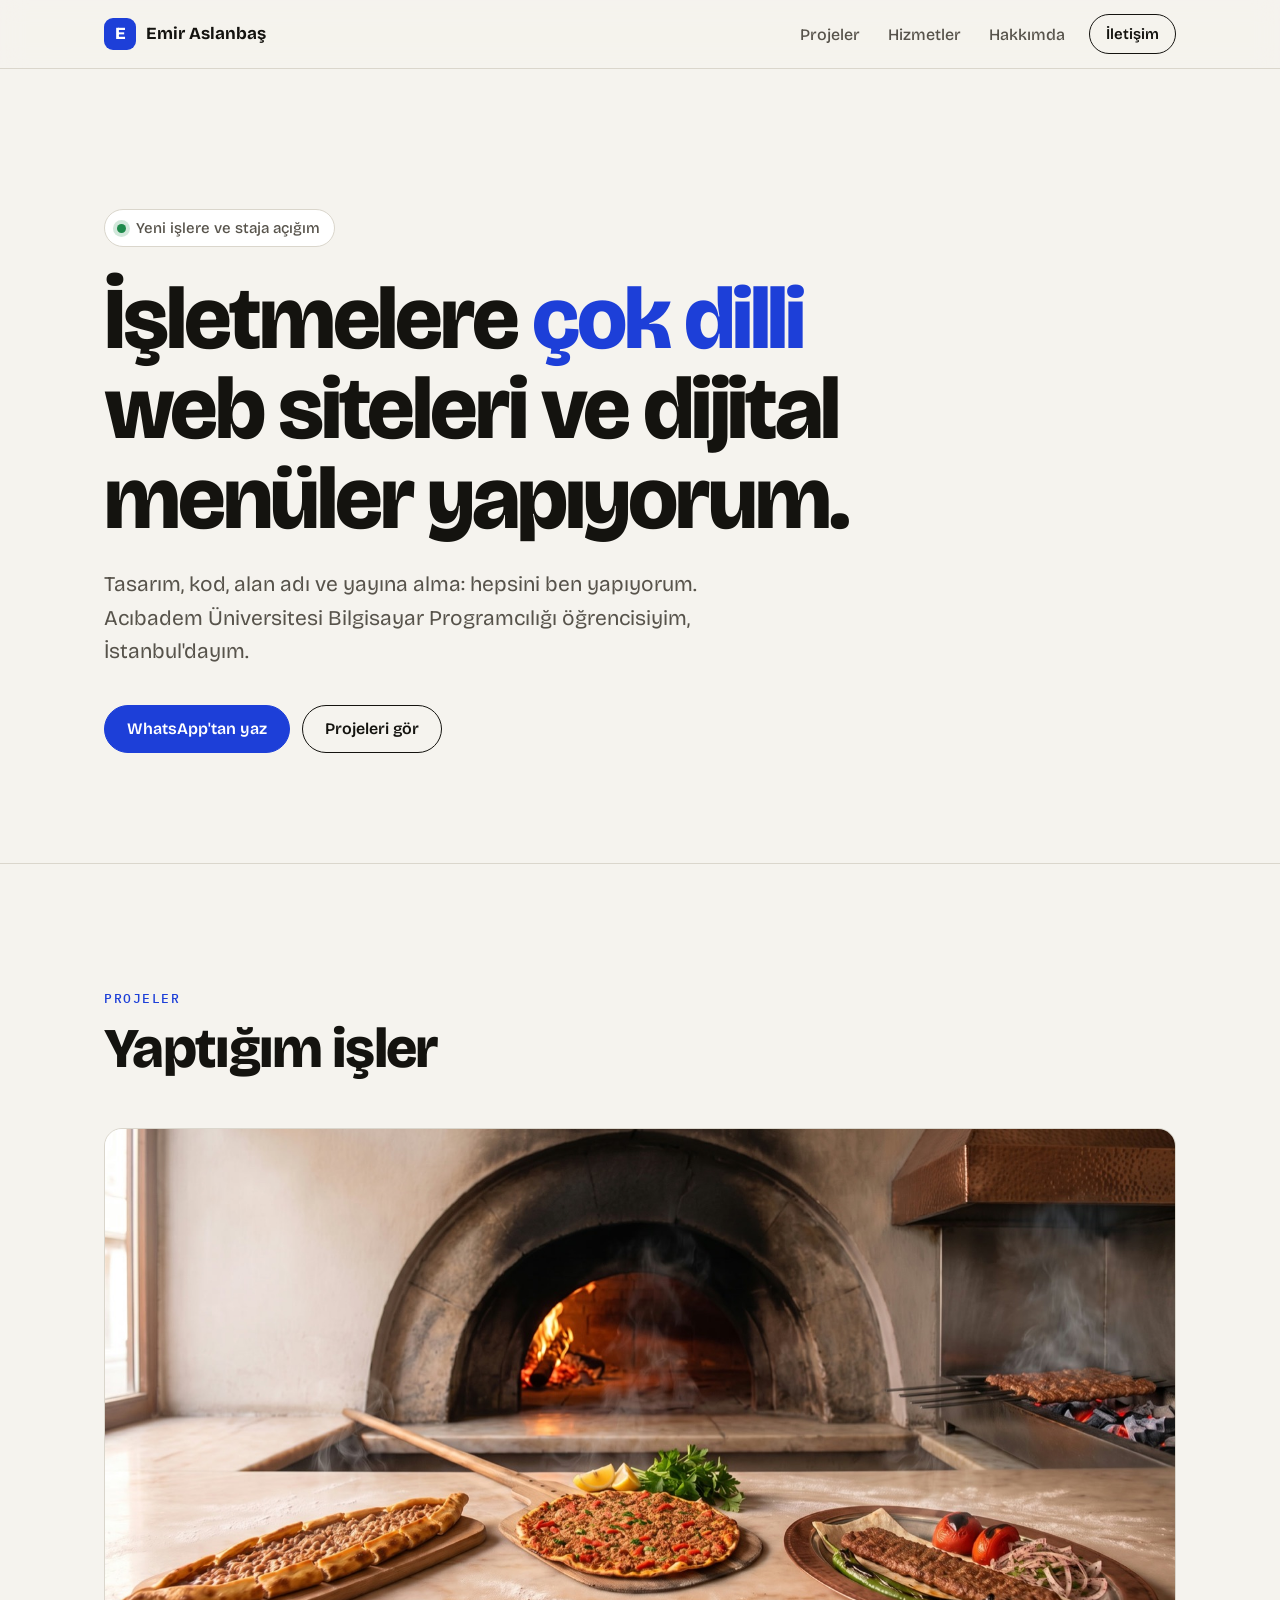
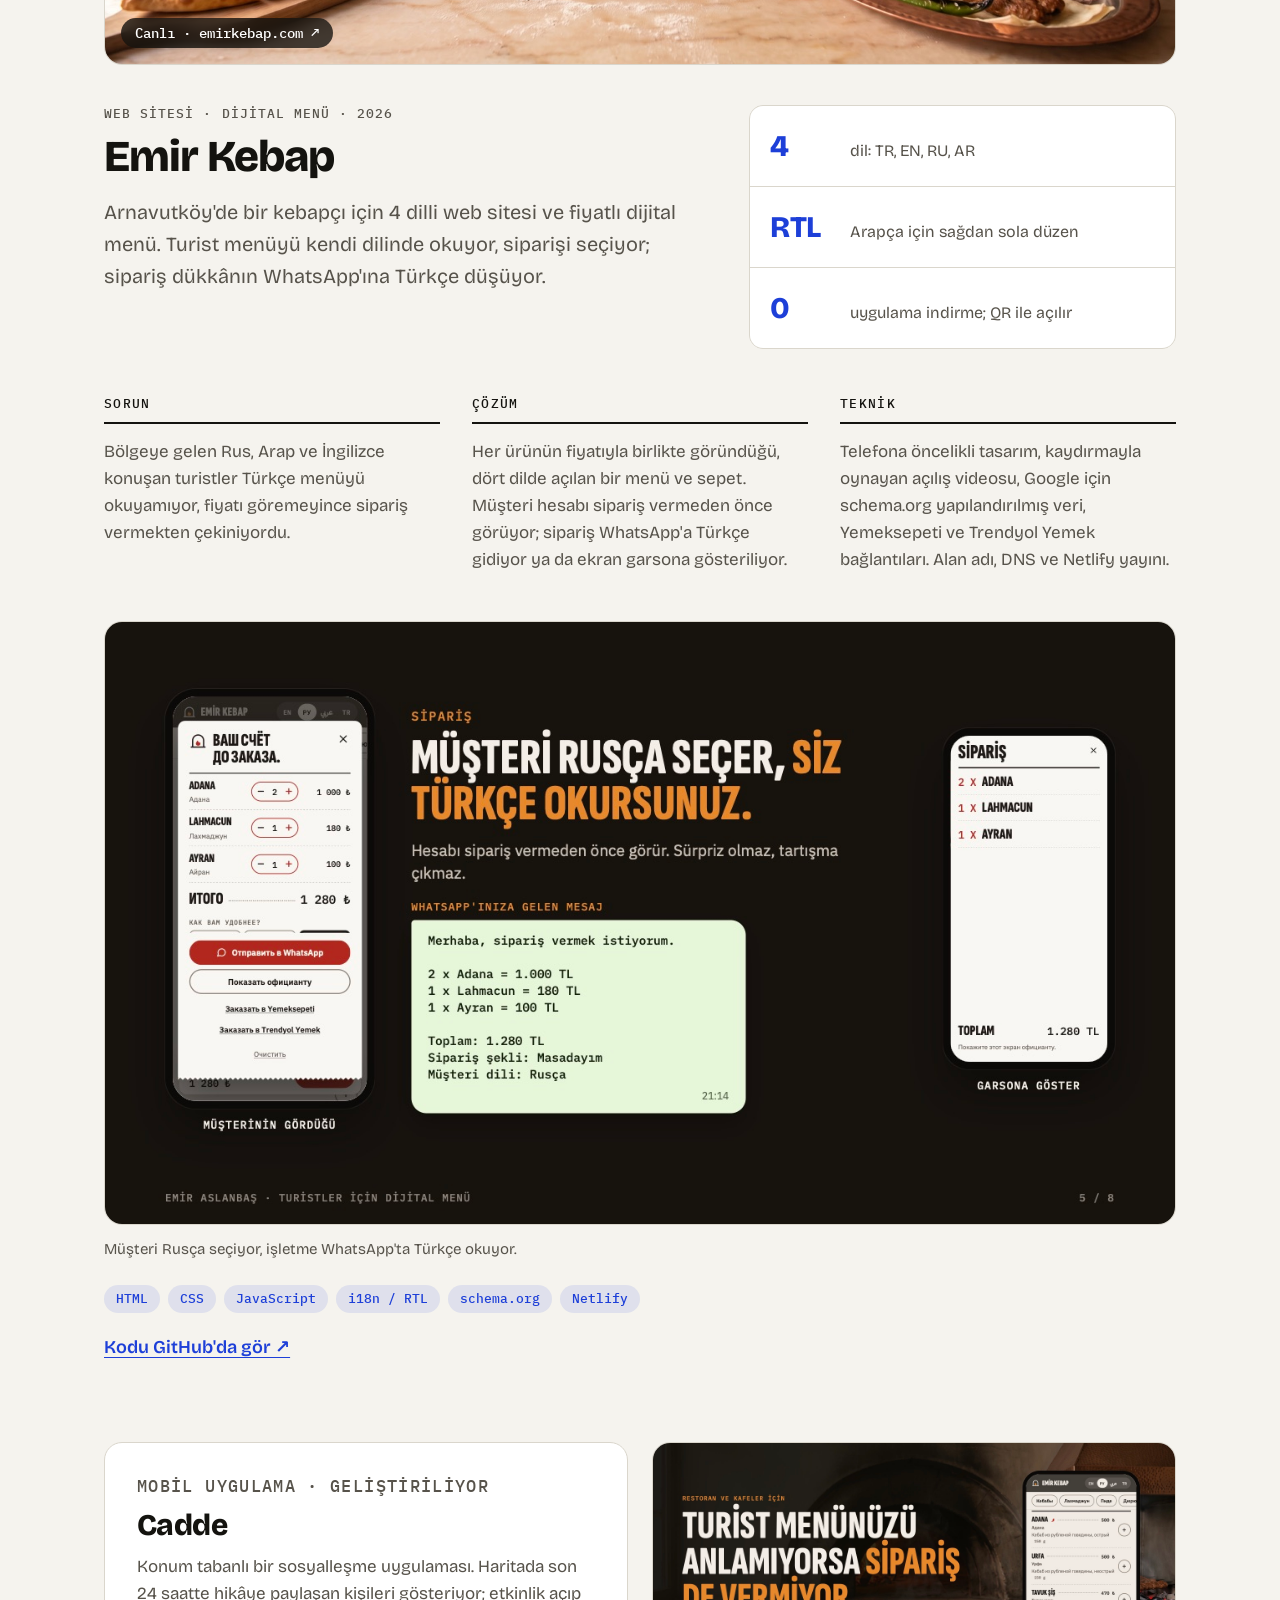
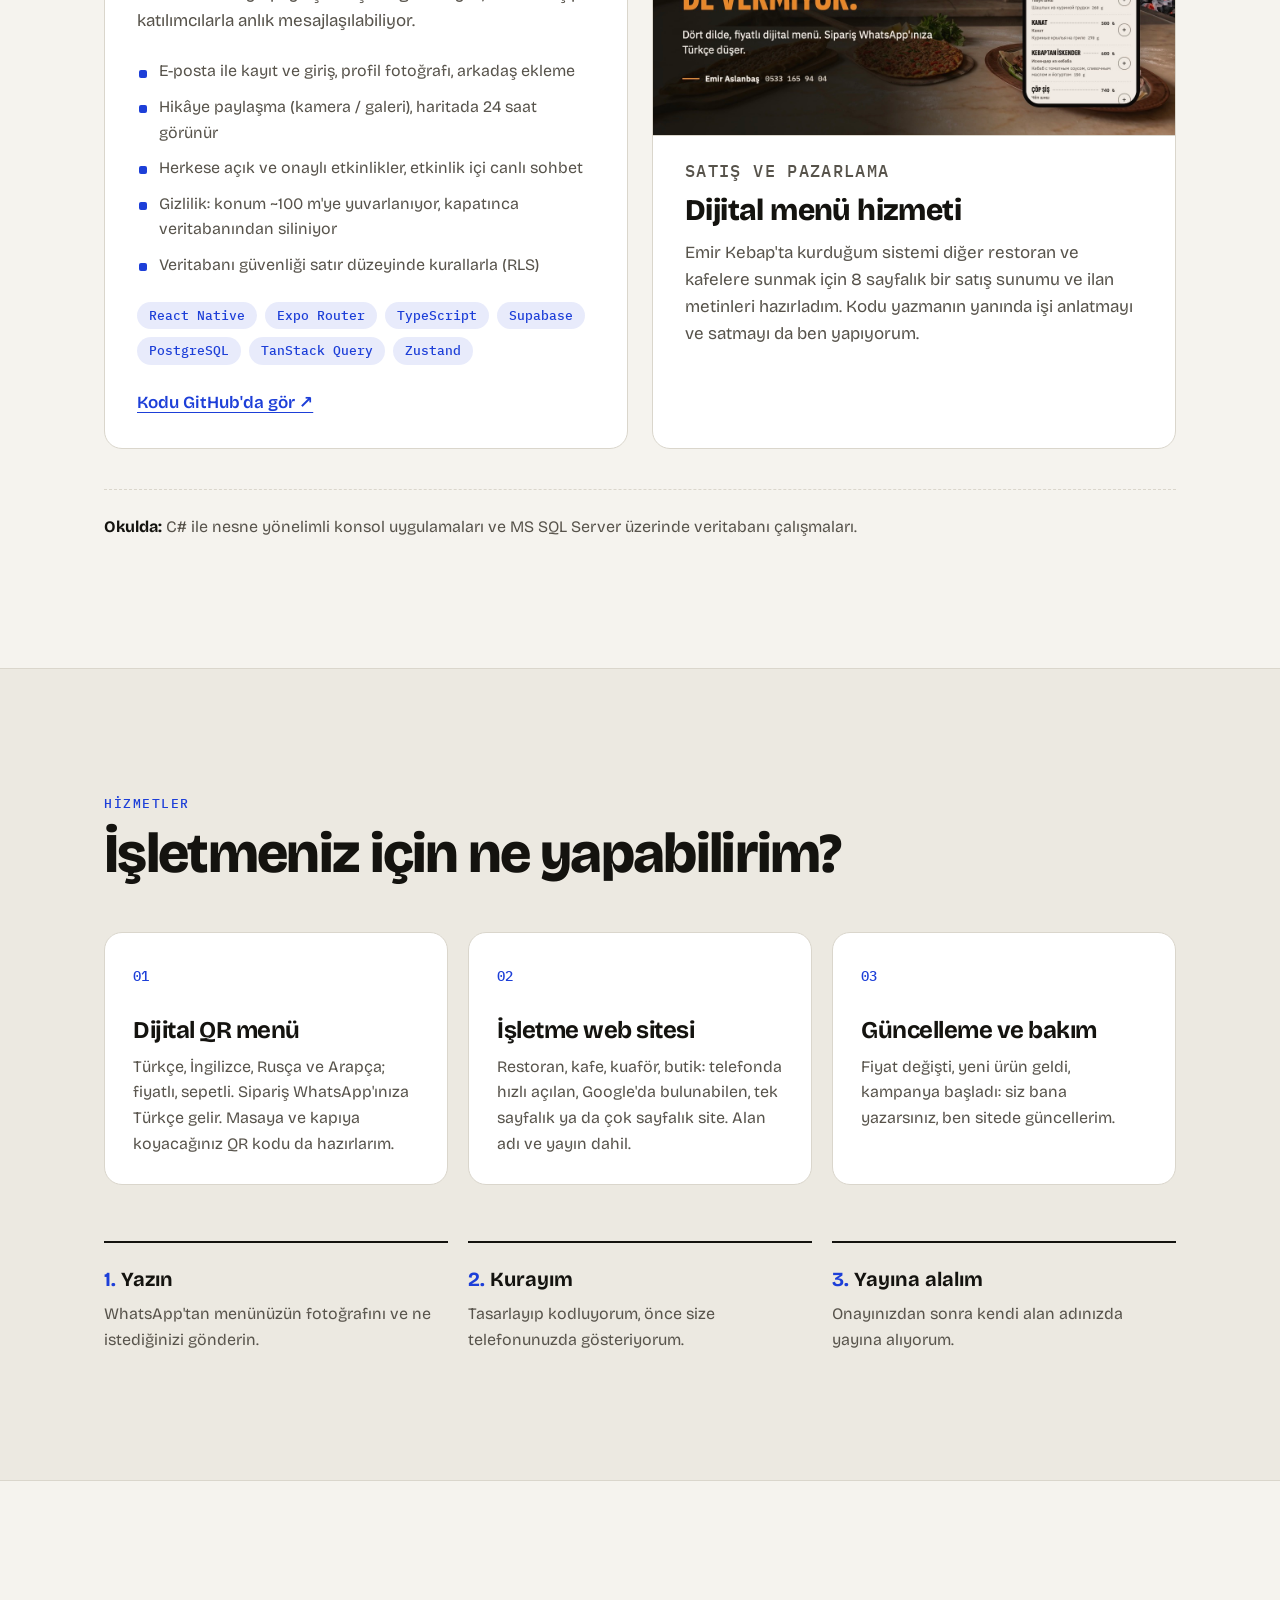
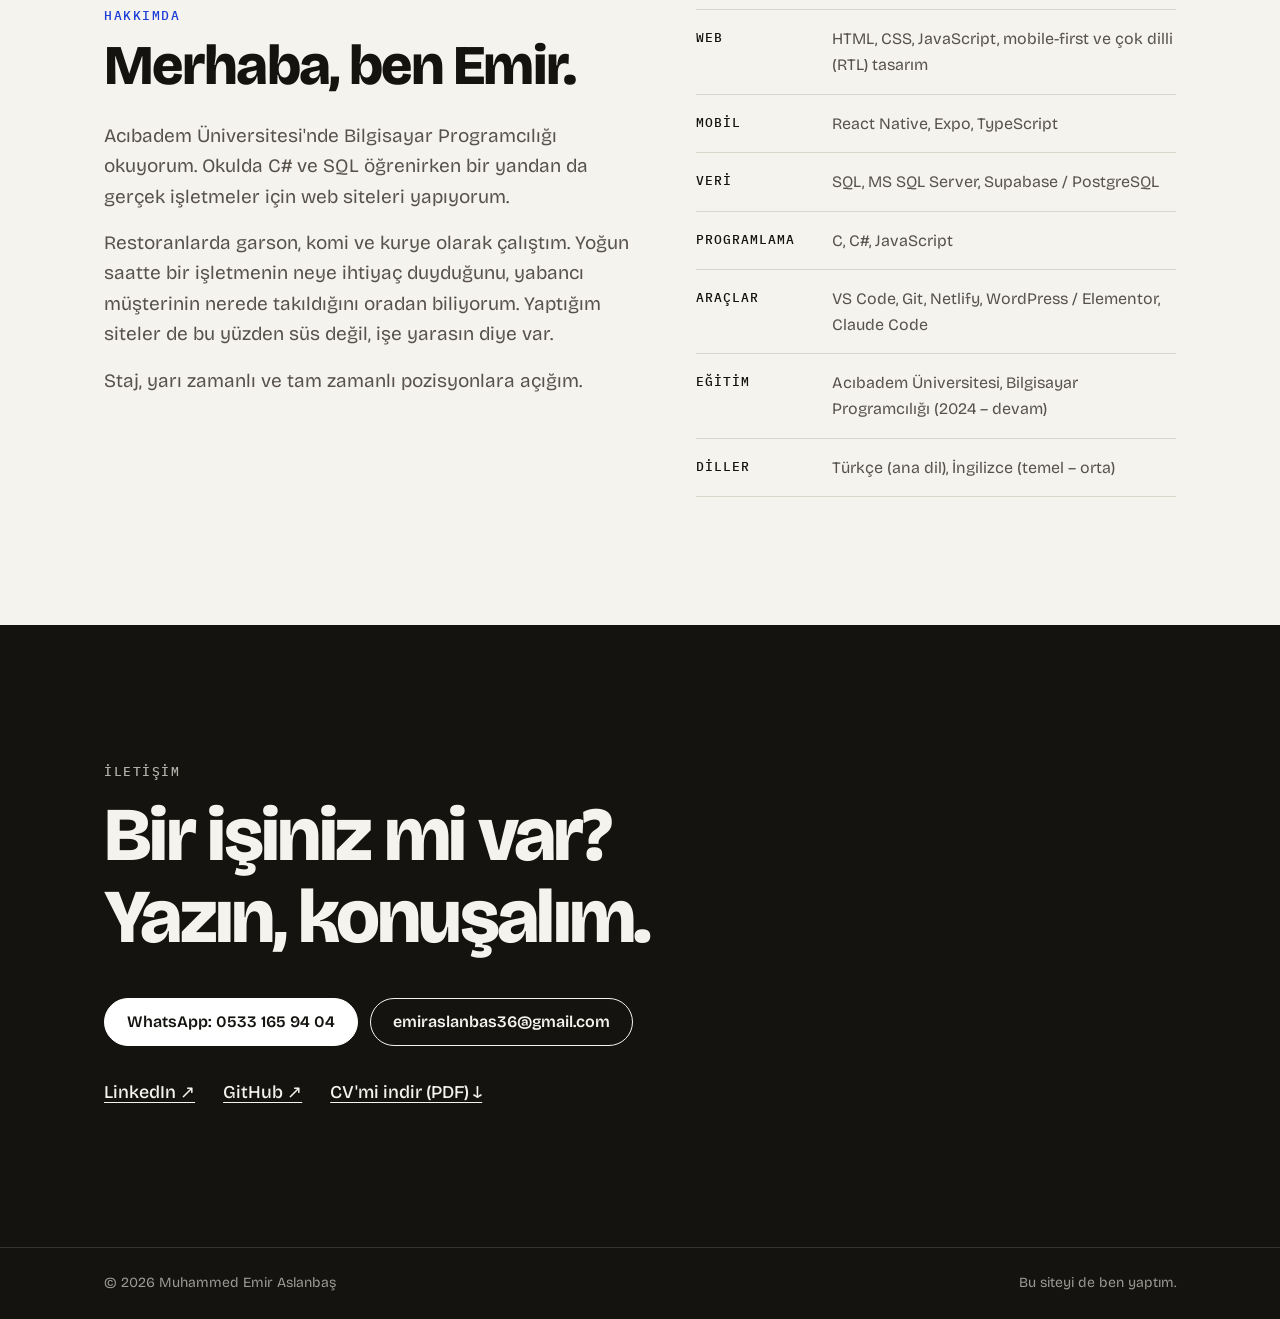
==== commit f76510a2: "Siteye ve CV'ye GitHub linkleri eklendi Co-Authored-By: Claude Opus 5.5 <noreply@anthropic.com>" ====
--- a/site/index.html
+++ b/site/index.html
@@ -29,7 +29,7 @@
     "telephone": "+905331659404",
     "address": { "@type": "PostalAddress", "addressLocality": "İstanbul", "addressCountry": "TR" },
     "alumniOf": { "@type": "CollegeOrUniversity", "name": "Acıbadem Üniversitesi" },
-    "sameAs": ["https://www.linkedin.com/in/emir-aslanba%C5%9F-9bb73a384/"],
+    "sameAs": ["https://www.linkedin.com/in/emir-aslanba%C5%9F-9bb73a384/", "https://github.com/emiraslanbas"],
     "knowsAbout": ["HTML", "CSS", "JavaScript", "React Native", "Supabase", "C#", "SQL"]
   }
   </script>
@@ -117,6 +117,7 @@
           <ul class="tags" aria-label="Kullanılan teknolojiler">
             <li>HTML</li><li>CSS</li><li>JavaScript</li><li>i18n / RTL</li><li>schema.org</li><li>Netlify</li>
           </ul>
+          <p class="code-link"><a href="https://github.com/emiraslanbas/emir-kebap-site" target="_blank" rel="noopener">Kodu GitHub'da gör ↗</a></p>
         </article>
 
         <div class="cards">
@@ -137,6 +138,7 @@
             <ul class="tags" aria-label="Kullanılan teknolojiler">
               <li>React Native</li><li>Expo Router</li><li>TypeScript</li><li>Supabase</li><li>PostgreSQL</li><li>TanStack Query</li><li>Zustand</li>
             </ul>
+            <p class="code-link"><a href="https://github.com/emiraslanbas/cadde" target="_blank" rel="noopener">Kodu GitHub'da gör ↗</a></p>
           </article>
 
           <!-- Satış sunumu -->
@@ -222,6 +224,7 @@
         </div>
         <ul class="contact-more">
           <li><a href="https://www.linkedin.com/in/emir-aslanba%C5%9F-9bb73a384/" target="_blank" rel="noopener">LinkedIn ↗</a></li>
+          <li><a href="https://github.com/emiraslanbas" target="_blank" rel="noopener">GitHub ↗</a></li>
           <li><a href="Muhammed-Emir-Aslanbas-CV.pdf" download>CV'mi indir (PDF) ↓</a></li>
         </ul>
       </div>
--- a/site/styles.css
+++ b/site/styles.css
@@ -194,6 +194,9 @@
 .bullets li { position: relative; padding-left: 22px; font-size: 16px; color: var(--ink-2); }
 .bullets li::before { content: ""; position: absolute; left: 2px; top: .7em; width: 8px; height: 8px; border-radius: 2px; background: var(--accent); }
 .card .tags { margin-top: auto; }
+.code-link { margin-top: 20px; }
+.card .code-link { margin-top: 0; }
+.code-link a { font-weight: 600; color: var(--accent); text-underline-offset: 4px; }
 
 .small-note { margin-top: 40px; padding-top: 24px; border-top: 1px dashed var(--line); font-size: 16px; color: var(--ink-2); }
 .small-note strong { color: var(--ink); }
